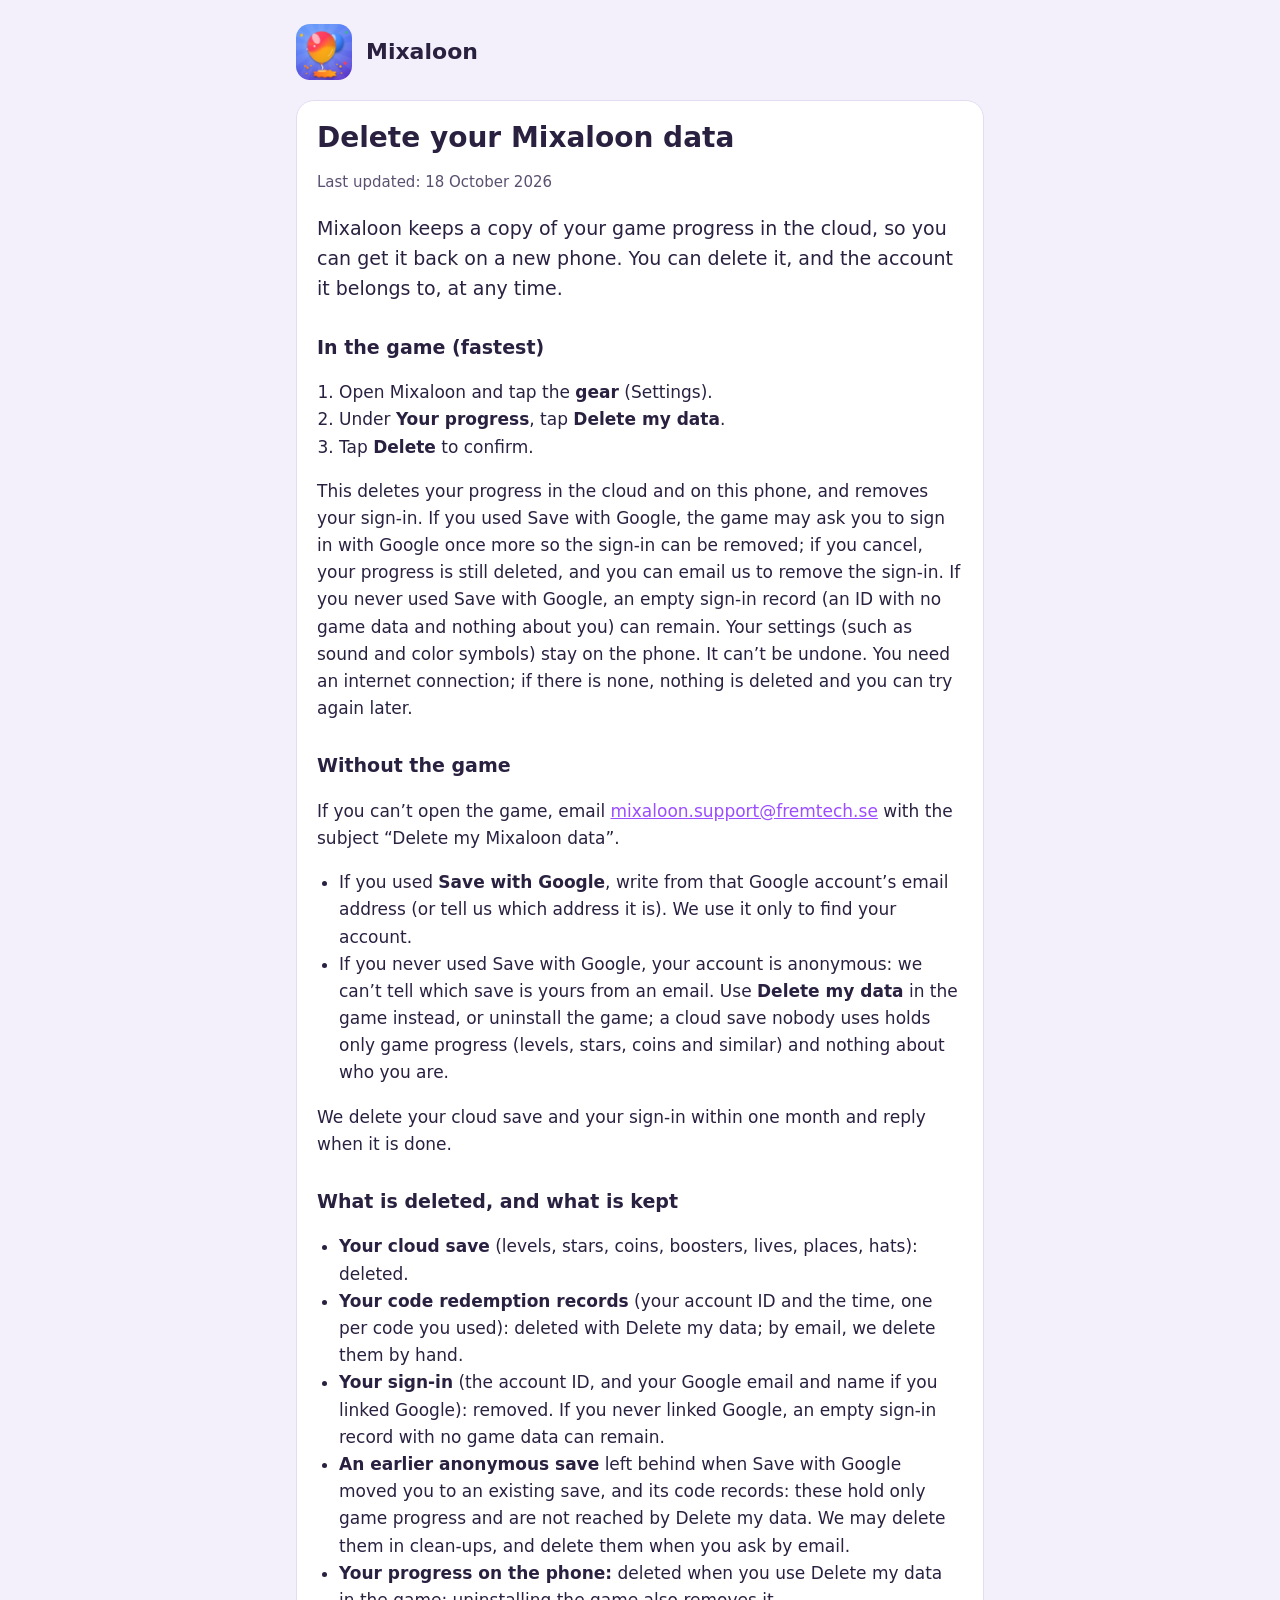
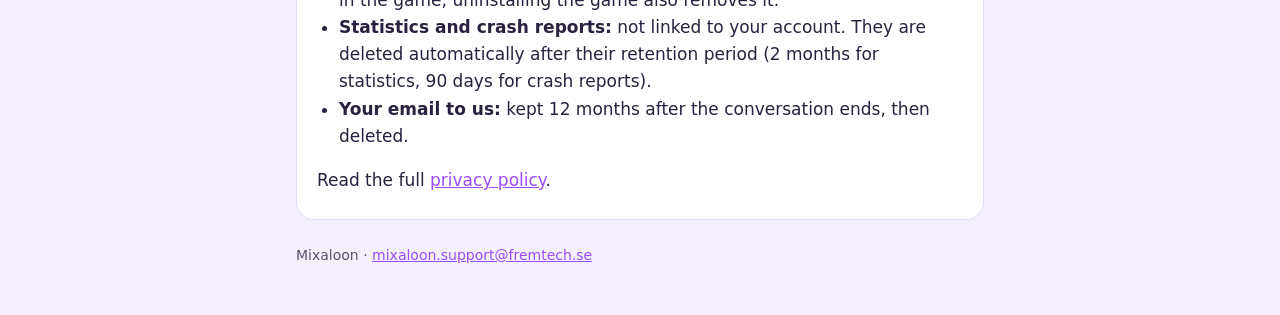
==== delete/index.html @ 9a5860e9 "Privacy policy for 0.5.0 (cloud save, Save with Google, statistics, crash reports, codes and gifts; " ====
<!doctype html>
<html lang="en">
<head>
  <meta charset="utf-8">
  <meta name="viewport" content="width=device-width, initial-scale=1">
  <title>Delete your Mixaloon data</title>
  <meta name="description" content="How to delete your Mixaloon cloud save and account, in the game or by email, and what is deleted.">
  <link rel="icon" href="../icon.png">
  <link rel="stylesheet" href="../style.css">
</head>
<body>
<main>
  <header><img src="../icon.png" alt=""><a href="../">Mixaloon</a></header>
  <article class="card">
    <h1>Delete your Mixaloon data</h1>
    <p class="muted">Last updated: 18 October 2026</p>

    <p class="lead">Mixaloon keeps a copy of your game progress in the cloud, so you can get it back on a new phone. You can delete it, and the account it belongs to, at any time.</p>

    <h2>In the game (fastest)</h2>
    <ol>
      <li>Open Mixaloon and tap the <strong>gear</strong> (Settings).</li>
      <li>Under <strong>Your progress</strong>, tap <strong>Delete my data</strong>.</li>
      <li>Tap <strong>Delete</strong> to confirm.</li>
    </ol>
    <p>This deletes your progress in the cloud and on this phone, and removes your sign-in. If you used Save with Google, the game may ask you to sign in with Google once more so the sign-in can be removed; if you cancel, your progress is still deleted, and you can email us to remove the sign-in. If you never used Save with Google, an empty sign-in record (an ID with no game data and nothing about you) can remain. Your settings (such as sound and color symbols) stay on the phone. It can’t be undone. You need an internet connection; if there is none, nothing is deleted and you can try again later.</p>

    <h2>Without the game</h2>
    <p>If you can’t open the game, email <a href="mailto:mixaloon.support@fremtech.se">mixaloon.support@fremtech.se</a> with the subject “Delete my Mixaloon data”.</p>
    <ul>
      <li>If you used <strong>Save with Google</strong>, write from that Google account’s email address (or tell us which address it is). We use it only to find your account.</li>
      <li>If you never used Save with Google, your account is anonymous: we can’t tell which save is yours from an email. Use <strong>Delete my data</strong> in the game instead, or uninstall the game; a cloud save nobody uses holds only game progress (levels, stars, coins and similar) and nothing about who you are.</li>
    </ul>
    <p>We delete your cloud save and your sign-in within one month and reply when it is done.</p>

    <h2>What is deleted, and what is kept</h2>
    <ul>
      <li><strong>Your cloud save</strong> (levels, stars, coins, boosters, lives, places, hats): deleted.</li>
      <li><strong>Your code redemption records</strong> (your account ID and the time, one per code you used): deleted with Delete my data; by email, we delete them by hand.</li>
      <li><strong>Your sign-in</strong> (the account ID, and your Google email and name if you linked Google): removed. If you never linked Google, an empty sign-in record with no game data can remain.</li>
      <li><strong>An earlier anonymous save</strong> left behind when Save with Google moved you to an existing save, and its code records: these hold only game progress and are not reached by Delete my data. We may delete them in clean-ups, and delete them when you ask by email.</li>
      <li><strong>Your progress on the phone:</strong> deleted when you use Delete my data in the game; uninstalling the game also removes it.</li>
      <li><strong>Statistics and crash reports:</strong> not linked to your account. They are deleted automatically after their retention period (2 months for statistics, 90 days for crash reports).</li>
      <li><strong>Your email to us:</strong> kept 12 months after the conversation ends, then deleted.</li>
    </ul>
    <p>Read the full <a href="../privacy/">privacy policy</a>.</p>
  </article>
  <footer>Mixaloon · <a href="mailto:mixaloon.support@fremtech.se">mixaloon.support@fremtech.se</a></footer>
</main>
</body>
</html>
---- style.css ----
:root {
  --ink: #2a2140; --ink-2: #5a5070; --bg: #f4f0fb; --card: #ffffff; --accent: #9b4dff; --line: #e4dcf2;
  color-scheme: light dark;
}
@media (prefers-color-scheme: dark) {
  :root { --ink: #f1ecfa; --ink-2: #b9b0cc; --bg: #17121f; --card: #221b2e; --accent: #c39bff; --line: #352b45; }
}
* { box-sizing: border-box; }
html { -webkit-text-size-adjust: 100%; }
body { margin: 0; background: var(--bg); color: var(--ink); font: 17px/1.6 system-ui, -apple-system, "Segoe UI", Roboto, sans-serif; }
main { max-width: 720px; margin: 0 auto; padding: 24px 16px 48px; }
header { display: flex; align-items: center; gap: 14px; margin-bottom: 20px; }
header img { width: 56px; height: 56px; border-radius: 14px; }
header a { color: inherit; text-decoration: none; font-weight: 800; font-size: 22px; }
.card { background: var(--card); border: 1px solid var(--line); border-radius: 18px; padding: 20px 20px 8px; }
h1 { font-size: 28px; line-height: 1.2; margin: 0 0 4px; }
h2 { font-size: 19px; margin: 28px 0 6px; }
p, li { color: var(--ink); }
.muted { color: var(--ink-2); font-size: 15px; }
a { color: var(--accent); }
ul { padding-left: 22px; }
.lead { font-size: 19px; }
footer { margin-top: 24px; font-size: 14px; color: var(--ink-2); }
h3 { font-size: 17px; margin: 18px 0 2px; }
.item p { margin-top: 2px; }
.item b { color: var(--ink-2); font-weight: 600; }
ol { padding-left: 22px; }
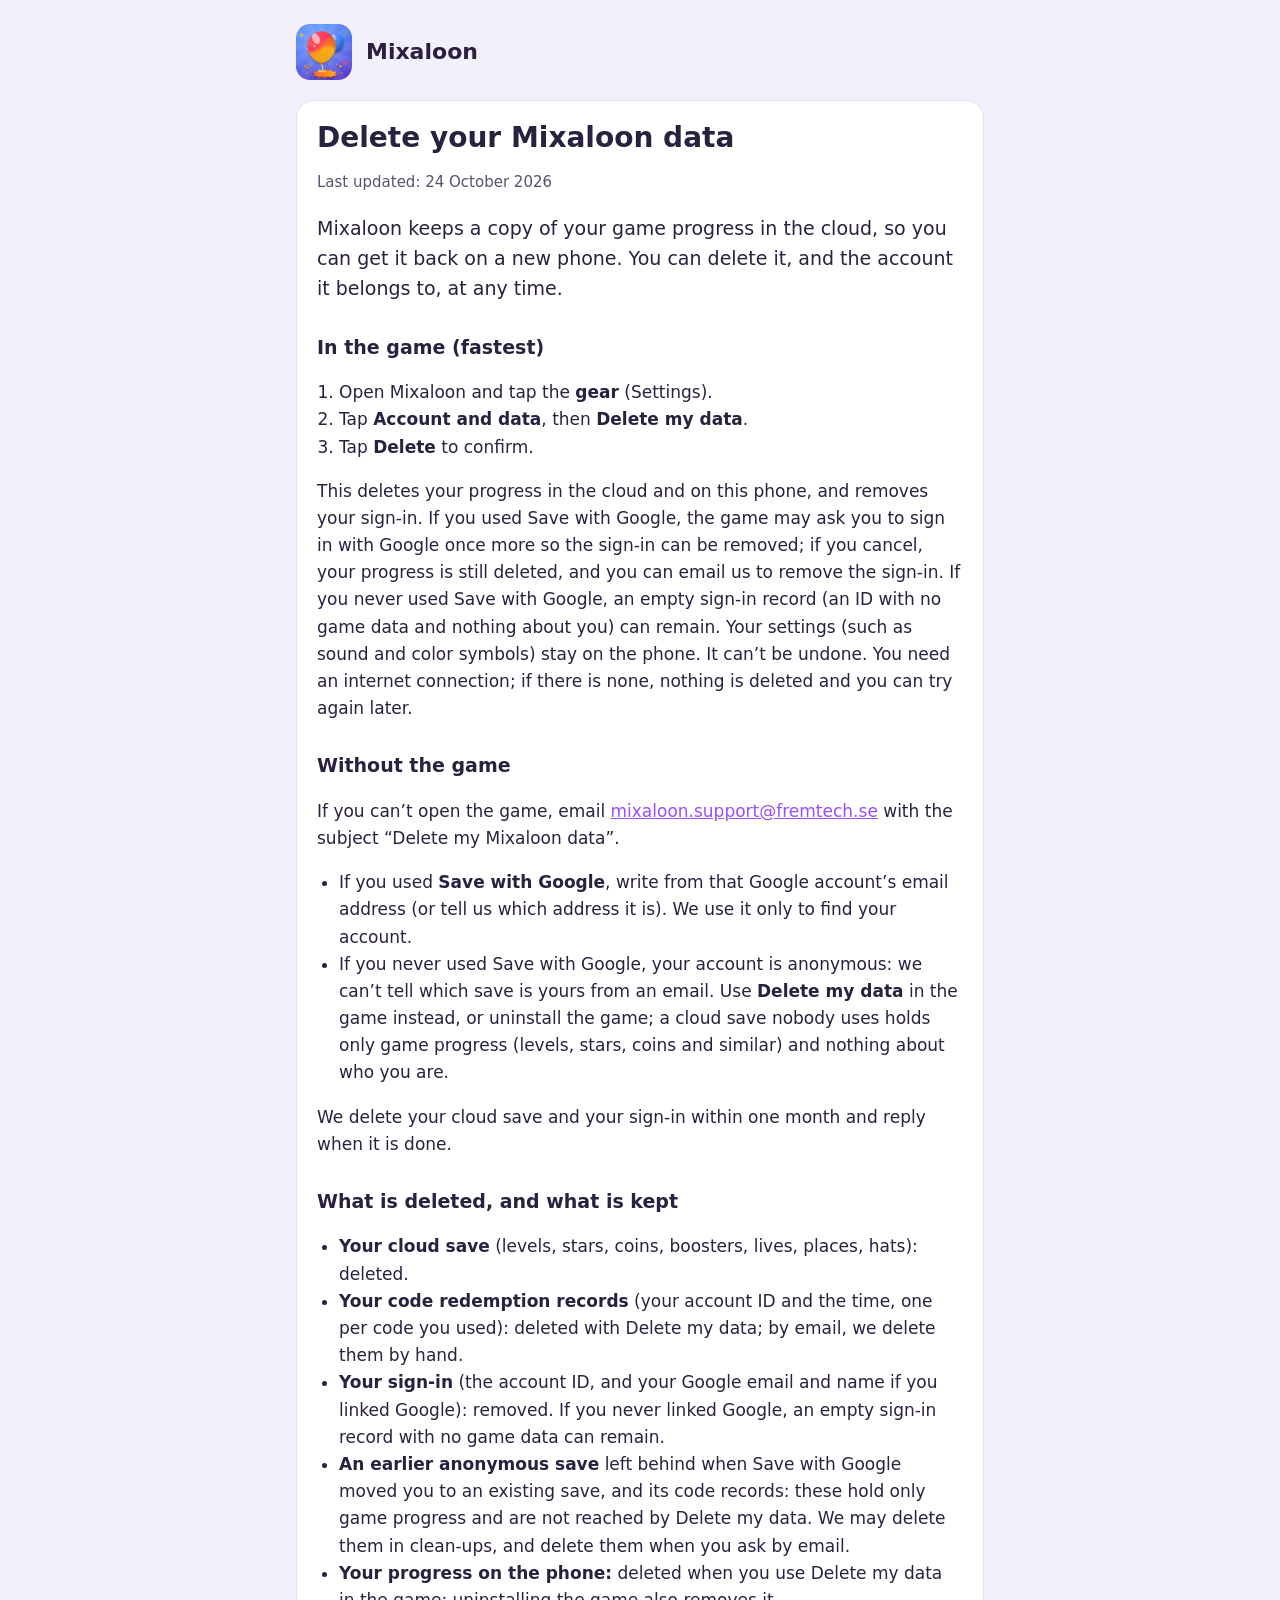
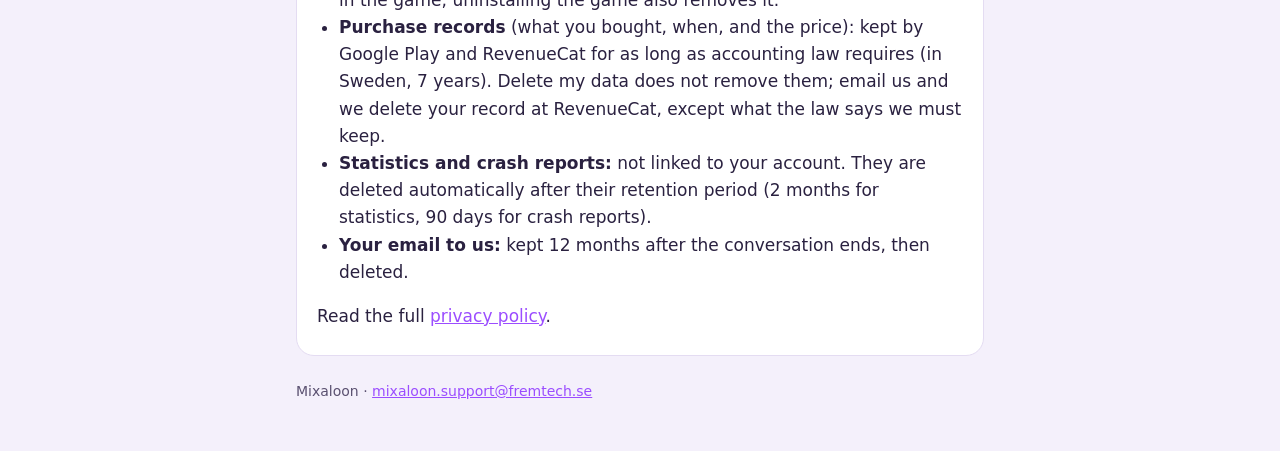
==== commit d1f2af43: "Privacy policy and deletion page: purchases through Google Play and RevenueCat; Delete my data is un" ====
--- a/delete/index.html
+++ b/delete/index.html
@@ -13,14 +13,14 @@
   <header><img src="../icon.png" alt=""><a href="../">Mixaloon</a></header>
   <article class="card">
     <h1>Delete your Mixaloon data</h1>
-    <p class="muted">Last updated: 18 October 2026</p>
+    <p class="muted">Last updated: 24 October 2026</p>
 
     <p class="lead">Mixaloon keeps a copy of your game progress in the cloud, so you can get it back on a new phone. You can delete it, and the account it belongs to, at any time.</p>
 
     <h2>In the game (fastest)</h2>
     <ol>
       <li>Open Mixaloon and tap the <strong>gear</strong> (Settings).</li>
-      <li>Under <strong>Your progress</strong>, tap <strong>Delete my data</strong>.</li>
+      <li>Tap <strong>Account and data</strong>, then <strong>Delete my data</strong>.</li>
       <li>Tap <strong>Delete</strong> to confirm.</li>
     </ol>
     <p>This deletes your progress in the cloud and on this phone, and removes your sign-in. If you used Save with Google, the game may ask you to sign in with Google once more so the sign-in can be removed; if you cancel, your progress is still deleted, and you can email us to remove the sign-in. If you never used Save with Google, an empty sign-in record (an ID with no game data and nothing about you) can remain. Your settings (such as sound and color symbols) stay on the phone. It can’t be undone. You need an internet connection; if there is none, nothing is deleted and you can try again later.</p>
@@ -40,6 +40,7 @@
       <li><strong>Your sign-in</strong> (the account ID, and your Google email and name if you linked Google): removed. If you never linked Google, an empty sign-in record with no game data can remain.</li>
       <li><strong>An earlier anonymous save</strong> left behind when Save with Google moved you to an existing save, and its code records: these hold only game progress and are not reached by Delete my data. We may delete them in clean-ups, and delete them when you ask by email.</li>
       <li><strong>Your progress on the phone:</strong> deleted when you use Delete my data in the game; uninstalling the game also removes it.</li>
+      <li><strong>Purchase records</strong> (what you bought, when, and the price): kept by Google Play and RevenueCat for as long as accounting law requires (in Sweden, 7 years). Delete my data does not remove them; email us and we delete your record at RevenueCat, except what the law says we must keep.</li>
       <li><strong>Statistics and crash reports:</strong> not linked to your account. They are deleted automatically after their retention period (2 months for statistics, 90 days for crash reports).</li>
       <li><strong>Your email to us:</strong> kept 12 months after the conversation ends, then deleted.</li>
     </ul>
